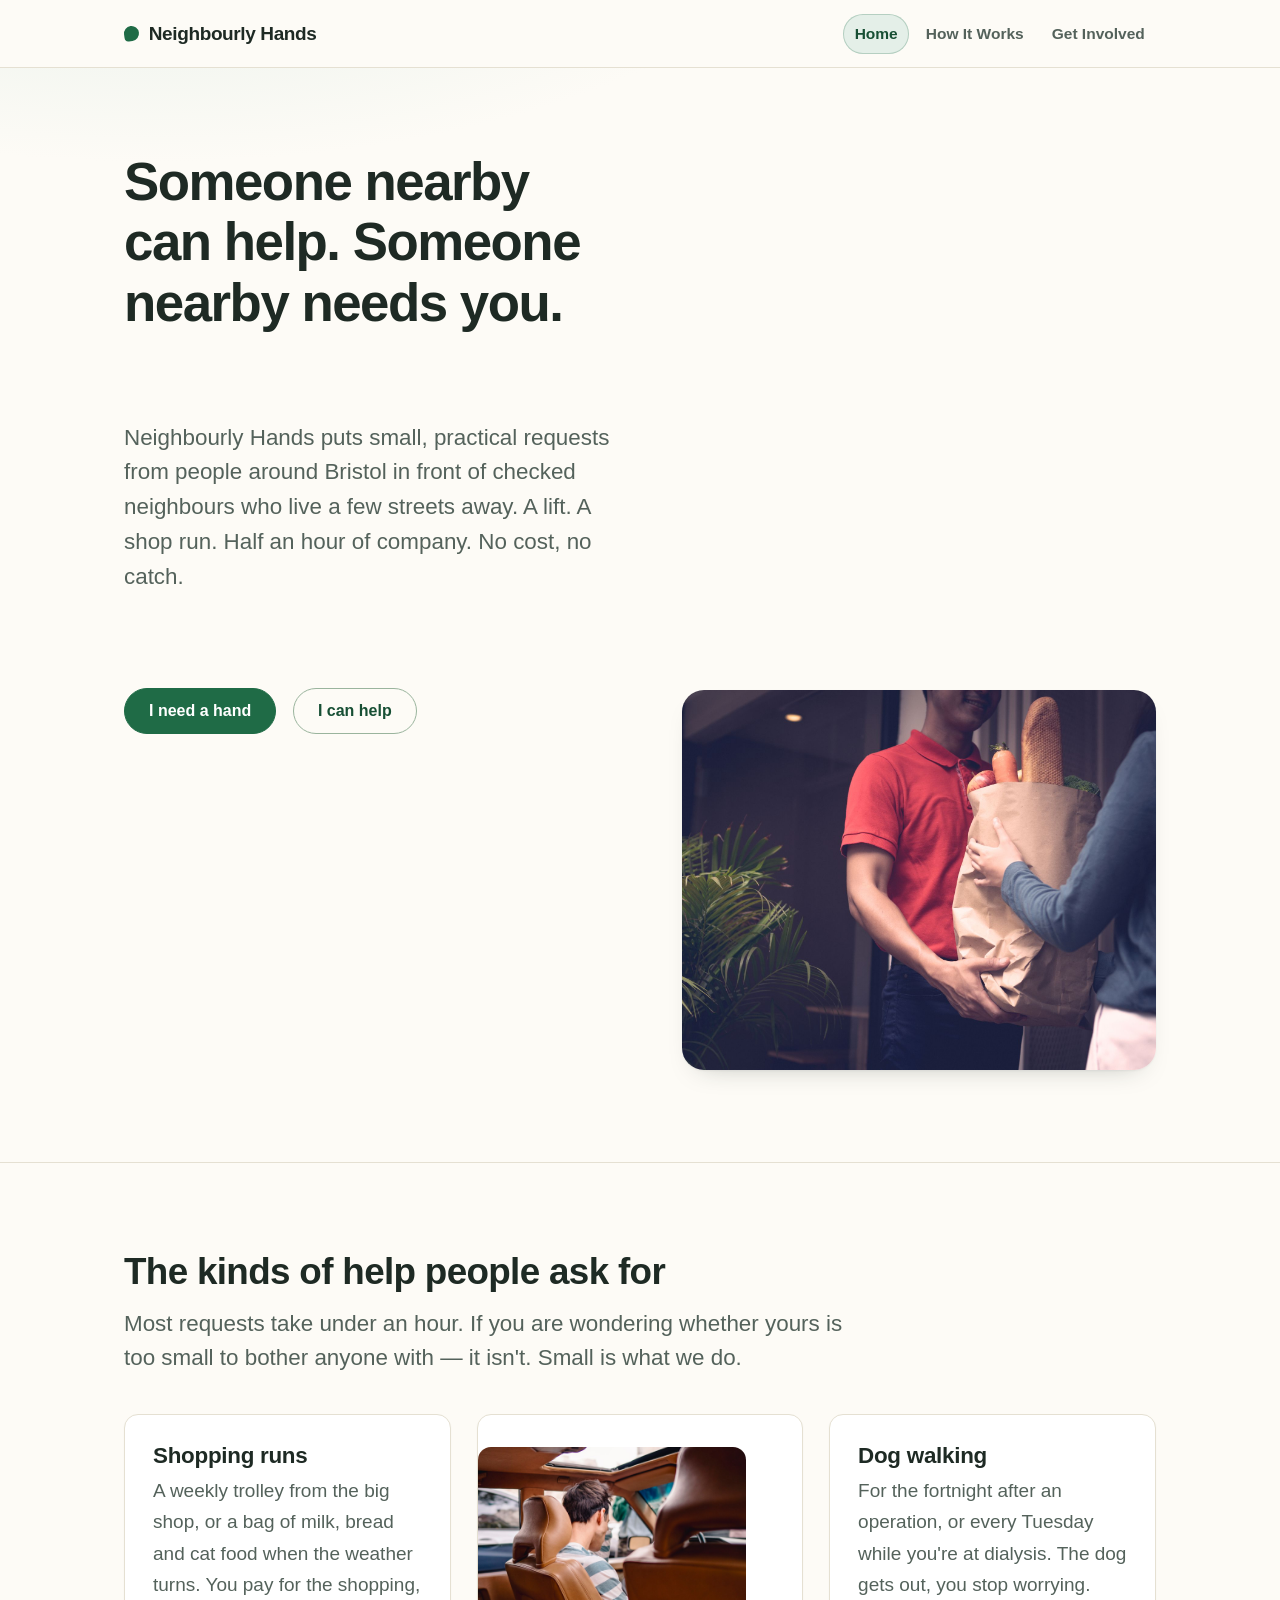
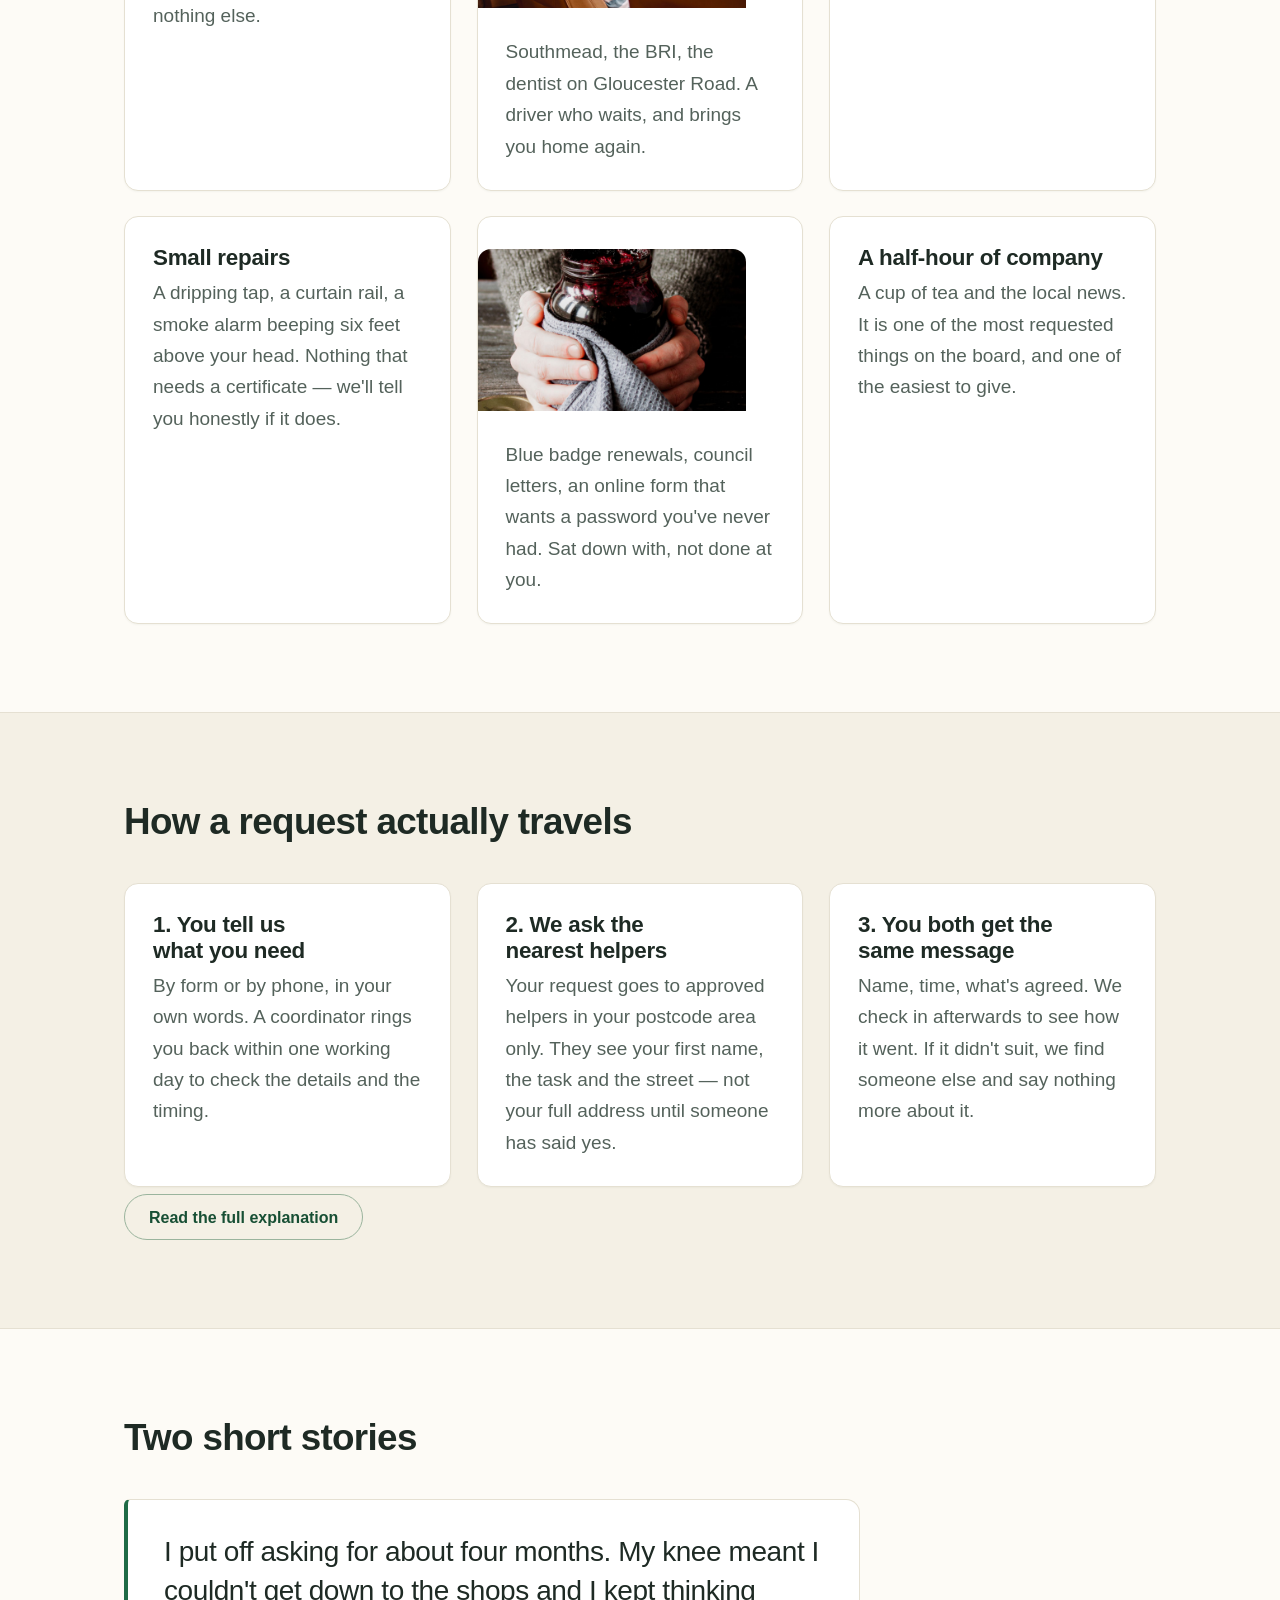
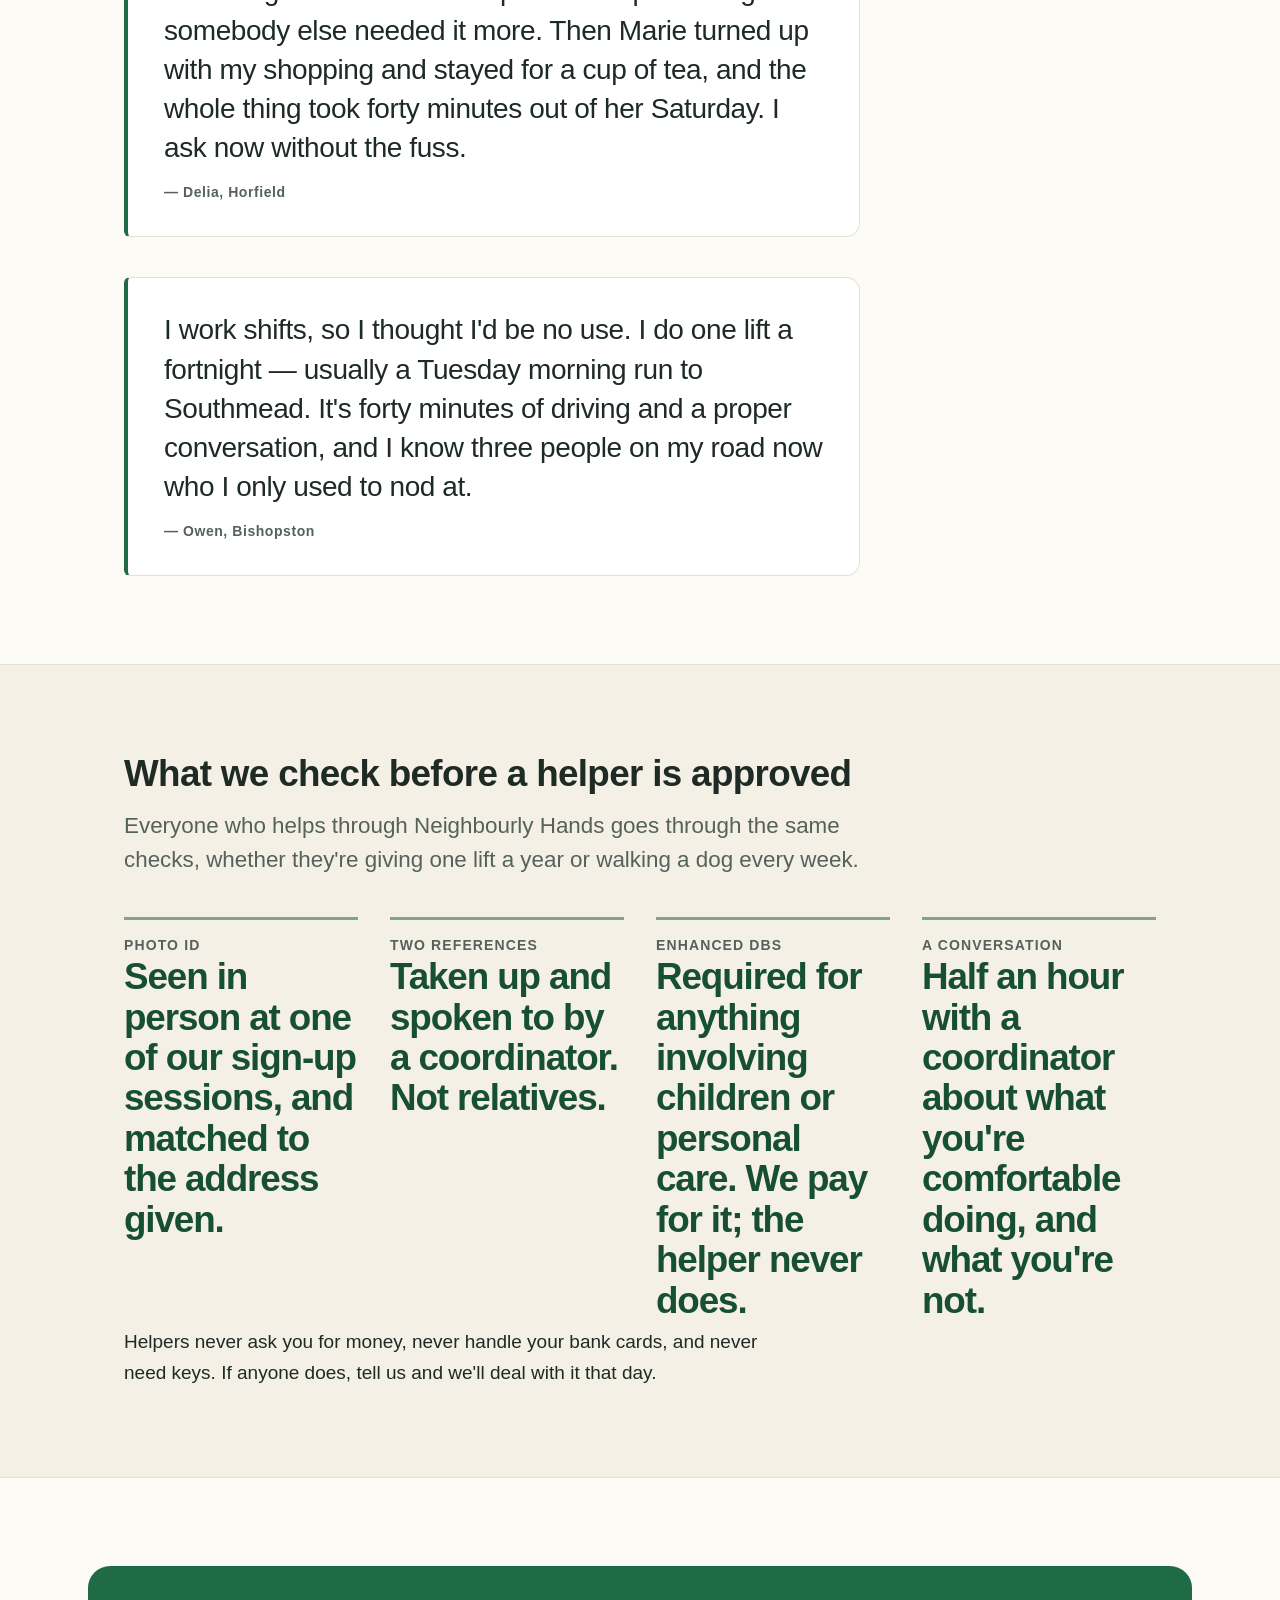
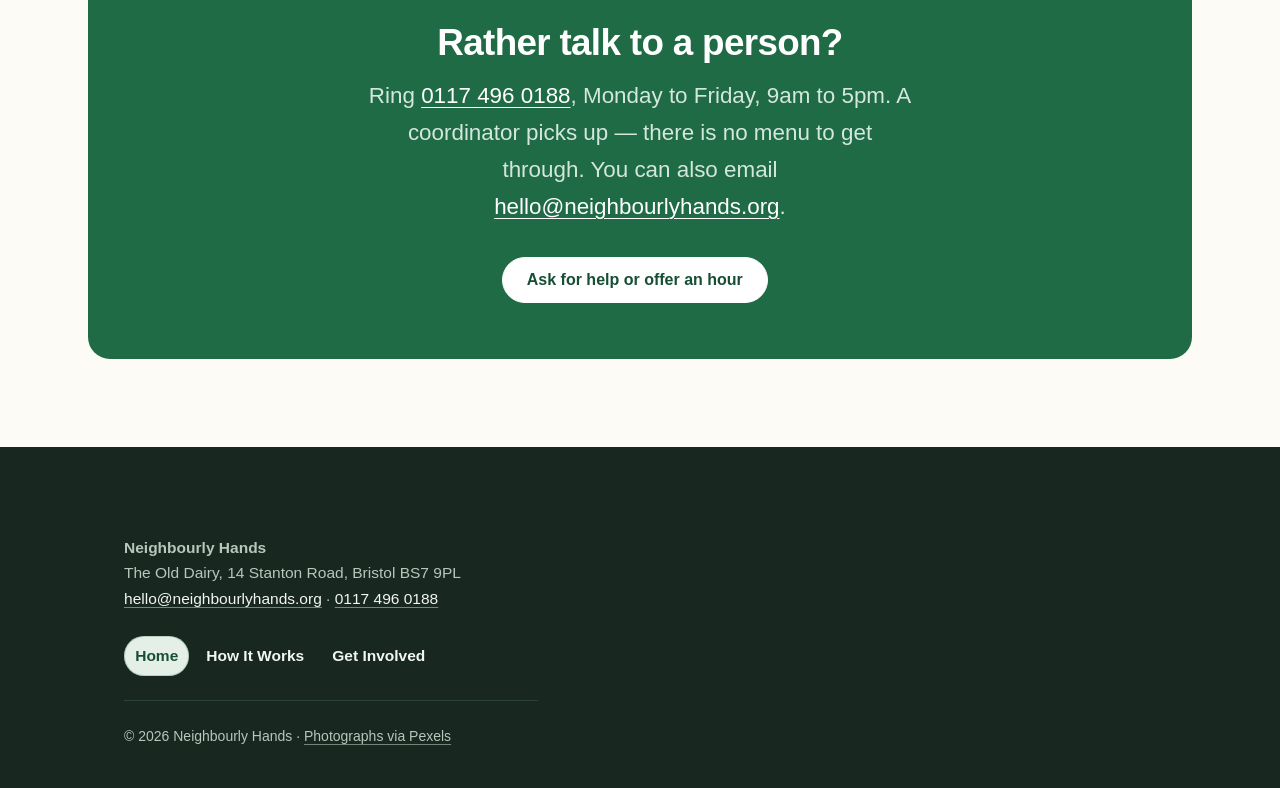
==== index.html @ 213260be "Publish Neighbourly Hands — revision 1 Generated 3 pages for Neighbourly Hands." ====
<!DOCTYPE html>
<html lang="en">
<head>
<meta charset="utf-8">
<meta name="viewport" content="width=device-width, initial-scale=1">
<title>Neighbourly Hands — practical help between neighbours in Bristol</title>
<meta name="description" content="Neighbourly Hands connects people in Bristol who need a hand — a lift, a shop run, a form filled in — with checked neighbours who have an hour to spare.">
<link rel="icon" href="favicon.svg" type="image/svg+xml">
<link rel="stylesheet" href="assets/styles.css">
</head>
<body>
<header class="site-header">
  <div class="container header-inner">
    <a class="brand" href="index.html">Neighbourly Hands</a>
    <nav class="site-nav">
      <a href="index.html" class="is-current">Home</a>
      <a href="how-it-works.html">How It Works</a>
      <a href="get-involved.html">Get Involved</a>
    </nav>
  </div>
</header>

<main>

  <section class="hero">
    <div class="container">
      <h1>Someone nearby can help. Someone nearby needs you.</h1>
      <p>Neighbourly Hands puts small, practical requests from people around Bristol in front of checked neighbours who live a few streets away. A lift. A shop run. Half an hour of company. No cost, no catch.</p>
      <p>
        <a class="button button-primary" href="get-involved.html">I need a hand</a>
        <a class="button button-secondary" href="get-involved.html">I can help</a>
      </p>
      <img src="assets/neighbour-carrying-groceries.jpg" alt="A volunteer handing a bag of shopping to a woman standing in her front doorway" width="6000" height="4000">
    </div>
  </section>

  <section class="section">
    <div class="container">
      <h2>The kinds of help people ask for</h2>
      <p>Most requests take under an hour. If you are wondering whether yours is too small to bother anyone with — it isn't. Small is what we do.</p>
      <ul class="card-grid">
        <li class="card">
          <h3>Shopping runs</h3>
          <p>A weekly trolley from the big shop, or a bag of milk, bread and cat food when the weather turns. You pay for the shopping, nothing else.</p>
        </li>
        <li class="card">
          <h3>Lifts to appointments</h3>
          <img src="assets/lift-to-appointment.jpg" alt="A helper holding a car door open for a neighbour on the way to an appointment" width="3773" height="3773">
          <p>Southmead, the BRI, the dentist on Gloucester Road. A driver who waits, and brings you home again.</p>
        </li>
        <li class="card">
          <h3>Dog walking</h3>
          <p>For the fortnight after an operation, or every Tuesday while you're at dialysis. The dog gets out, you stop worrying.</p>
        </li>
        <li class="card">
          <h3>Small repairs</h3>
          <p>A dripping tap, a curtain rail, a smoke alarm beeping six feet above your head. Nothing that needs a certificate — we'll tell you honestly if it does.</p>
        </li>
        <li class="card">
          <h3>Paperwork</h3>
          <img src="assets/paperwork-kitchen-table.jpg" alt="Two neighbours working through a form together at a kitchen table with a cup of tea" width="2613" height="2613">
          <p>Blue badge renewals, council letters, an online form that wants a password you've never had. Sat down with, not done at you.</p>
        </li>
        <li class="card">
          <h3>A half-hour of company</h3>
          <p>A cup of tea and the local news. It is one of the most requested things on the board, and one of the easiest to give.</p>
        </li>
      </ul>
    </div>
  </section>

  <section class="section section-alt">
    <div class="container">
      <h2>How a request actually travels</h2>
      <ul class="card-grid">
        <li class="card">
          <h3>1. You tell us what you need</h3>
          <p>By form or by phone, in your own words. A coordinator rings you back within one working day to check the details and the timing.</p>
        </li>
        <li class="card">
          <h3>2. We ask the nearest helpers</h3>
          <p>Your request goes to approved helpers in your postcode area only. They see your first name, the task and the street — not your full address until someone has said yes.</p>
        </li>
        <li class="card">
          <h3>3. You both get the same message</h3>
          <p>Name, time, what's agreed. We check in afterwards to see how it went. If it didn't suit, we find someone else and say nothing more about it.</p>
        </li>
      </ul>
      <p><a class="button button-secondary" href="how-it-works.html">Read the full explanation</a></p>
    </div>
  </section>

  <section class="section">
    <div class="container">
      <h2>Two short stories</h2>
      <blockquote class="quote">
        <p>I put off asking for about four months. My knee meant I couldn't get down to the shops and I kept thinking somebody else needed it more. Then Marie turned up with my shopping and stayed for a cup of tea, and the whole thing took forty minutes out of her Saturday. I ask now without the fuss.</p>
        <cite>Delia, Horfield</cite>
      </blockquote>
      <blockquote class="quote">
        <p>I work shifts, so I thought I'd be no use. I do one lift a fortnight — usually a Tuesday morning run to Southmead. It's forty minutes of driving and a proper conversation, and I know three people on my road now who I only used to nod at.</p>
        <cite>Owen, Bishopston</cite>
      </blockquote>
    </div>
  </section>

  <section class="section section-alt">
    <div class="container">
      <h2>What we check before a helper is approved</h2>
      <p>Everyone who helps through Neighbourly Hands goes through the same checks, whether they're giving one lift a year or walking a dog every week.</p>
      <dl class="facts">
        <div class="fact">
          <dt>Photo ID</dt>
          <dd>Seen in person at one of our sign-up sessions, and matched to the address given.</dd>
        </div>
        <div class="fact">
          <dt>Two references</dt>
          <dd>Taken up and spoken to by a coordinator. Not relatives.</dd>
        </div>
        <div class="fact">
          <dt>Enhanced DBS</dt>
          <dd>Required for anything involving children or personal care. We pay for it; the helper never does.</dd>
        </div>
        <div class="fact">
          <dt>A conversation</dt>
          <dd>Half an hour with a coordinator about what you're comfortable doing, and what you're not.</dd>
        </div>
      </dl>
      <p>Helpers never ask you for money, never handle your bank cards, and never need keys. If anyone does, tell us and we'll deal with it that day.</p>
    </div>
  </section>

  <section class="cta">
    <div class="container">
      <h2>Rather talk to a person?</h2>
      <p>Ring <a href="tel:+441174960188">0117 496 0188</a>, Monday to Friday, 9am to 5pm. A coordinator picks up — there is no menu to get through. You can also email <a href="mailto:hello@neighbourlyhands.org">hello@neighbourlyhands.org</a>.</p>
      <p>
        <a class="button button-primary" href="get-involved.html">Ask for help or offer an hour</a>
      </p>
    </div>
  </section>

</main>

<footer class="site-footer">
  <div class="container">
    <p><strong>Neighbourly Hands</strong><br>
    The Old Dairy, 14 Stanton Road, Bristol BS7 9PL<br>
    <a href="mailto:hello@neighbourlyhands.org">hello@neighbourlyhands.org</a> · <a href="tel:+441174960188">0117 496 0188</a></p>
    <nav class="site-nav">
      <a href="index.html" class="is-current">Home</a>
      <a href="how-it-works.html">How It Works</a>
      <a href="get-involved.html">Get Involved</a>
    </nav>
    <p><small>© 2026 Neighbourly Hands · <a href="https://www.pexels.com">Photographs via Pexels</a></small></p>
  </div>
</footer>
</body>
</html>
---- assets/styles.css ----
:root {
  /* ---- palette -------------------------------------------------- */
  --bg: #FDFBF6;
  --surface: #FFFFFF;
  --surface-alt: #F4F0E5;
  --text: #1E2A24;
  --muted: #54625B;
  --accent: #1F6B46;
  --accent-ink: #174F34;
  --accent-soft: #E4EFE8;
  --accent-contrast: #FFFFFF;
  --line: #E5E0D2;

  --cta-bg: #1F6B46;
  --cta-fg: #FFFFFF;
  --cta-muted: #D4E7DC;
  --cta-btn-bg: #FFFFFF;
  --cta-btn-fg: #174F34;

  --footer-bg: #18271F;
  --footer-fg: #F1F6F2;
  --footer-muted: #B6C7BC;
  --footer-line: #2E4337;

  /* ---- type ------------------------------------------------------ */
  --font-head: "Segoe UI", Roboto, "Helvetica Neue", Arial, sans-serif;
  --font-body: -apple-system, BlinkMacSystemFont, "Segoe UI", Roboto, "Helvetica Neue", Arial, sans-serif;

  --step-0: clamp(1.0625rem, 1.01rem + 0.25vw, 1.1875rem);
  --step-1: clamp(1.2rem, 1.12rem + 0.38vw, 1.4rem);
  --step-2: clamp(1.35rem, 1.2rem + 0.7vw, 1.75rem);
  --step-3: clamp(1.6rem, 1.33rem + 1.25vw, 2.3rem);
  --step-4: clamp(2.05rem, 1.55rem + 2.4vw, 3.3rem);
  --step-small: 0.875rem;

  /* ---- rhythm ----------------------------------------------------- */
  --space-xs: 0.5rem;
  --space-sm: 0.875rem;
  --space-md: 1.5rem;
  --space-lg: 2.5rem;
  --space-xl: clamp(3.25rem, 2rem + 5vw, 5.5rem);

  --container: 69rem;
  --gutter: clamp(1.15rem, 4vw, 2.25rem);
  --radius: 14px;
  --radius-lg: 22px;
  --card-pad: clamp(1.25rem, 1rem + 1vw, 1.75rem);
  --shadow: 0 1px 2px rgba(30, 42, 36, 0.05), 0 12px 28px -18px rgba(30, 42, 36, 0.35);
}

/* ====================================================================
   base
   ==================================================================== */

*,
*::before,
*::after { box-sizing: border-box; }

html {
  -webkit-text-size-adjust: 100%;
  scroll-behavior: smooth;
}

body {
  margin: 0;
  background: var(--bg);
  color: var(--text);
  font-family: var(--font-body);
  font-size: var(--step-0);
  line-height: 1.65;
  text-rendering: optimizeLegibility;
  -webkit-font-smoothing: antialiased;
}

h1, h2, h3, h4 {
  font-family: var(--font-head);
  font-weight: 700;
  line-height: 1.14;
  letter-spacing: -0.018em;
  margin: 0 0 var(--space-sm);
  text-wrap: balance;
}

h1 { font-size: var(--step-4); letter-spacing: -0.028em; }
h2 { font-size: var(--step-3); }
h3 { font-size: var(--step-1); letter-spacing: -0.012em; }
h4 { font-size: var(--step-0); }

p { margin: 0 0 var(--space-md); }
p:last-child { margin-bottom: 0; }

main p,
main li { max-width: 64ch; }

a {
  color: var(--accent);
  text-decoration-thickness: 1px;
  text-underline-offset: 0.18em;
}

a:hover { color: var(--accent-ink); }

img {
  display: block;
  max-width: 100%;
  height: auto;
}

svg { display: block; }

strong { font-weight: 700; }

ul, ol { padding-left: 1.2em; }
li + li { margin-top: 0.35em; }

hr {
  border: 0;
  border-top: 1px solid var(--line);
  margin: var(--space-lg) 0;
}

::selection {
  background: var(--accent);
  color: var(--accent-contrast);
}

:focus-visible {
  outline: 3px solid var(--accent);
  outline-offset: 3px;
  border-radius: 3px;
}

/* ====================================================================
   layout
   ==================================================================== */

.container {
  width: 100%;
  max-width: var(--container);
  margin-inline: auto;
  padding-inline: var(--gutter);
}

.section {
  padding-block: var(--space-xl);
}

.section-alt {
  background: var(--surface-alt);
  border-block: 1px solid var(--line);
}

.section > .container > h2,
.section > .container > h2 + p {
  max-width: 46rem;
}

.section > .container > h2 + p {
  color: var(--muted);
  font-size: var(--step-1);
  line-height: 1.5;
}

/* two-up layout when a section pairs copy with a photograph */
.section > .container > img {
  border-radius: var(--radius-lg);
  box-shadow: var(--shadow);
  margin-block: var(--space-lg);
  width: 100%;
  object-fit: cover;
}

@supports (selector(:has(*))) {
  @media (min-width: 52em) {
    .section > .container:has(> img) {
      display: grid;
      grid-template-columns: 1fr 1fr;
      gap: clamp(2rem, 5vw, 4rem);
      align-items: center;
    }
    .section > .container:has(> img) > img {
      margin-block: 0;
      height: 100%;
      max-height: 31rem;
    }
    .section > .container:has(> img) > * {
      max-width: 36rem;
    }
  }
}

/* ====================================================================
   header + navigation
   ==================================================================== */

.site-header {
  position: sticky;
  top: 0;
  z-index: 50;
  background: color-mix(in srgb, var(--bg) 88%, transparent);
  backdrop-filter: blur(10px);
  border-bottom: 1px solid var(--line);
}

@supports not (backdrop-filter: blur(4px)) {
  .site-header { background: var(--bg); }
}

.header-inner {
  display: flex;
  flex-wrap: wrap;
  align-items: center;
  justify-content: space-between;
  gap: var(--space-xs) var(--space-md);
  padding-block: 0.85rem;
}

.brand {
  display: inline-flex;
  align-items: center;
  gap: 0.6rem;
  font-family: var(--font-head);
  font-size: 1.1875rem;
  font-weight: 700;
  letter-spacing: -0.02em;
  color: var(--text);
  text-decoration: none;
}

.brand::before {
  content: "";
  width: 0.95rem;
  height: 0.95rem;
  flex: none;
  background: var(--accent);
  border-radius: 50% 50% 50% 4px;
  transform: rotate(-8deg);
}

.brand:hover { color: var(--accent-ink); }

.site-nav {
  display: flex;
  flex-wrap: wrap;
  align-items: center;
  gap: 0.15rem 0.35rem;
}

.site-nav a {
  display: inline-block;
  padding: 0.45rem 0.7rem;
  border-radius: 999px;
  color: var(--muted);
  font-size: 0.97rem;
  font-weight: 600;
  text-decoration: none;
  transition: background-color 160ms ease, color 160ms ease;
}

.site-nav a:hover {
  background: var(--accent-soft);
  color: var(--accent-ink);
}

.site-nav .is-current {
  color: var(--accent-ink);
  background: var(--accent-soft);
  box-shadow: inset 0 0 0 1px color-mix(in srgb, var(--accent) 24%, transparent);
}

@media (max-width: 34em) {
  .header-inner { padding-block: 0.7rem 0; }
  .site-nav {
    width: 100%;
    margin-top: 0.4rem;
    border-top: 1px solid var(--line);
    padding-block: 0.4rem;
    gap: 0.2rem;
  }
  .site-nav a { padding: 0.5rem 0.65rem; }
}

/* ====================================================================
   hero
   ==================================================================== */

.hero {
  position: relative;
  padding-block: clamp(2.75rem, 1.5rem + 6vw, 5.25rem);
  background:
    radial-gradient(60rem 26rem at 12% -18%, var(--accent-soft), transparent 70%),
    var(--bg);
  border-bottom: 1px solid var(--line);
  overflow: hidden;
}

.hero h1 {
  margin-bottom: var(--space-md);
}

.hero p {
  font-size: var(--step-1);
  color: var(--muted);
  line-height: 1.55;
  max-width: 34rem;
}

.hero .button {
  margin-top: 0.35rem;
}

.hero .container > img {
  margin-top: var(--space-lg);
  width: 100%;
  aspect-ratio: 3 / 2;
  object-fit: cover;
  border-radius: var(--radius-lg);
  box-shadow: var(--shadow);
}

@supports (selector(:has(*))) {
  @media (min-width: 56em) {
    .hero .container:has(> img) {
      display: grid;
      grid-template-columns: 1.02fr 0.98fr;
      align-items: center;
      gap: clamp(2rem, 5vw, 4rem);
    }
    .hero .container:has(> img) > img {
      margin-top: 0;
      aspect-ratio: 4 / 3.2;
      grid-row: span 6;
      grid-column: 2;
    }
    .hero .container:has(> img) > *:not(img) {
      grid-column: 1;
    }
  }
}

/* ====================================================================
   buttons
   ==================================================================== */

.button,
button.button {
  display: inline-flex;
  align-items: center;
  justify-content: center;
  gap: 0.5rem;
  margin: 0.45rem 0.65rem 0 0;
  padding: 0.78rem 1.5rem;
  border: 1px solid var(--accent);
  border-radius: 999px;
  background: var(--accent);
  color: var(--accent-contrast);
  font: inherit;
  font-family: var(--font-head);
  font-weight: 600;
  font-size: 1rem;
  line-height: 1.2;
  text-decoration: none;
  cursor: pointer;
  transition: transform 150ms ease, background-color 150ms ease, border-color 150ms ease, color 150ms ease;
}

.button:hover,
button.button:hover {
  background: var(--accent-ink);
  border-color: var(--accent-ink);
  color: var(--accent-contrast);
  transform: translateY(-1px);
}

.button:active { transform: translateY(0); }

.button-primary {
  background: var(--accent);
  border-color: var(--accent);
  color: var(--accent-contrast);
}

.button-secondary {
  background: transparent;
  border-color: color-mix(in srgb, var(--accent) 38%, var(--line));
  color: var(--accent-ink);
}

.button-secondary:hover {
  background: var(--accent-soft);
  border-color: var(--accent);
  color: var(--accent-ink);
}

/* ====================================================================
   cards
   ==================================================================== */

.card-grid {
  display: grid;
  grid-template-columns: repeat(auto-fit, minmax(15.5rem, 1fr));
  gap: clamp(1rem, 2.2vw, 1.6rem);
  list-style: none;
  margin: var(--space-lg) 0 0;
  padding: 0;
}

.card-grid li + li { margin-top: 0; }

.card {
  display: flex;
  flex-direction: column;
  padding: var(--card-pad);
  background: var(--surface);
  border: 1px solid var(--line);
  border-radius: var(--radius);
  box-shadow: 0 1px 2px rgba(30, 42, 36, 0.04);
  transition: transform 160ms ease, border-color 160ms ease, box-shadow 160ms ease;
}

.card:hover {
  transform: translateY(-3px);
  border-color: color-mix(in srgb, var(--accent) 32%, var(--line));
  box-shadow: var(--shadow);
}

.card > img {
  width: calc(100% + (var(--card-pad) * 2));
  margin: calc(var(--card-pad) * -1) calc(var(--card-pad) * -1) var(--card-pad);
  aspect-ratio: 5 / 3;
  object-fit: cover;
  border-radius: calc(var(--radius) - 1px) calc(var(--radius) - 1px) 0 0;
}

.card > svg {
  width: 2.25rem;
  height: 2.25rem;
  margin-bottom: 0.85rem;
  color: var(--accent);
}

.card h3 {
  margin-bottom: 0.4rem;
}

.card p {
  color: var(--muted);
  max-width: none;
  margin-bottom: 0.85rem;
}

.card p:last-child { margin-bottom: 0; }

.card a:not(.button) {
  font-weight: 600;
  margin-top: auto;
}

/* ====================================================================
   facts
   ==================================================================== */

.facts {
  display: grid;
  grid-template-columns: repeat(auto-fit, minmax(11.5rem, 1fr));
  gap: clamp(1rem, 3vw, 2rem);
  margin: var(--space-lg) 0 0;
}

.fact {
  padding-top: 0.9rem;
  border-top: 3px solid color-mix(in srgb, var(--accent) 55%, transparent);
}

.fact dt {
  order: 2;
  font-size: var(--step-small);
  font-weight: 600;
  letter-spacing: 0.08em;
  text-transform: uppercase;
  color: var(--muted);
}

.fact dd {
  margin: 0 0 0.3rem;
  font-family: var(--font-head);
  font-size: var(--step-3);
  font-weight: 700;
  line-height: 1.1;
  letter-spacing: -0.03em;
  color: var(--accent-ink);
}

/* ====================================================================
   quote
   ==================================================================== */

.quote {
  margin: var(--space-lg) 0 0;
  padding: clamp(1.25rem, 3vw, 2rem) clamp(1.25rem, 3vw, 2.25rem);
  background: var(--surface);
  border: 1px solid var(--line);
  border-left: 4px solid var(--accent);
  border-radius: 6px var(--radius) var(--radius) 6px;
  max-width: 46rem;
}

.quote p {
  font-family: var(--font-head);
  font-size: var(--step-2);
  line-height: 1.4;
  letter-spacing: -0.015em;
  margin-bottom: var(--space-sm);
  max-width: none;
}

.quote cite {
  display: block;
  font-style: normal;
  font-size: var(--step-small);
  font-weight: 600;
  letter-spacing: 0.04em;
  color: var(--muted);
}

.quote cite::before {
  content: "— ";
}

/* ====================================================================
   call to action
   ==================================================================== */

.cta {
  padding-block: var(--space-xl);
}

.cta > .container {
  background: var(--cta-bg);
  color: var(--cta-fg);
  border-radius: var(--radius-lg);
  padding: clamp(2rem, 1.2rem + 4vw, 3.5rem) clamp(1.35rem, 4vw, 3.5rem);
  max-width: var(--container);
  text-align: center;
}

.cta h2 {
  color: var(--cta-fg);
  max-width: 24ch;
  margin-inline: auto;
}

.cta p {
  color: var(--cta-muted);
  font-size: var(--step-1);
  max-width: 44ch;
  margin-inline: auto;
}

.cta .button,
.cta .button-primary {
  background: var(--cta-btn-bg);
  border-color: var(--cta-btn-bg);
  color: var(--cta-btn-fg);
}

.cta .button:hover,
.cta .button-primary:hover {
  background: var(--cta-muted);
  border-color: var(--cta-muted);
  color: var(--cta-btn-fg);
}

.cta .button-secondary {
  background: transparent;
  border-color: color-mix(in srgb, var(--cta-fg) 55%, transparent);
  color: var(--cta-fg);
}

.cta .button-secondary:hover {
  background: color-mix(in srgb, var(--cta-fg) 14%, transparent);
  border-color: var(--cta-fg);
  color: var(--cta-fg);
}

.cta a:not(.button) { color: var(--cta-fg); }

/* ====================================================================
   forms
   ==================================================================== */

.form {
  margin-top: var(--space-lg);
  max-width: 34rem;
}

.form-trap {
  position: absolute;
  left: -9999px;
  width: 1px;
  height: 1px;
  overflow: hidden;
}

.field {
  margin-bottom: var(--space-md);
}

.field label {
  display: block;
  margin-bottom: 0.35rem;
  font-family: var(--font-head);
  font-size: 0.95rem;
  font-weight: 600;
  color: var(--text);
}

.field input,
.field select,
.field textarea {
  width: 100%;
  padding: 0.7rem 0.85rem;
  font: inherit;
  font-size: 1rem;
  color: var(--text);
  background: var(--surface);
  border: 1px solid color-mix(in srgb, var(--muted) 38%, transparent);
  border-radius: 10px;
  transition: border-color 150ms ease, box-shadow 150ms ease;
}

.field textarea {
  min-height: 8.5rem;
  resize: vertical;
}

.field input::placeholder,
.field textarea::placeholder { color: color-mix(in srgb, var(--muted) 75%, transparent); }

.field input:focus,
.field select:focus,
.field textarea:focus {
  outline: none;
  border-color: var(--accent);
  box-shadow: 0 0 0 3px color-mix(in srgb, var(--accent) 22%, transparent);
}

.field input:focus-visible,
.field textarea:focus-visible,
.field select:focus-visible {
  outline: none;
}

.form .button {
  margin-top: 0.25rem;
}

@supports (selector(:has(*))) {
  @media (min-width: 52em) {
    .section > .container:has(> img):has(> .form) > .form {
      max-width: 36rem;
    }
  }
}

/* ====================================================================
   footer
   ==================================================================== */

.site-footer {
  background: var(--footer-bg);
  color: var(--footer-fg);
  padding-block: var(--space-xl) var(--space-lg);
  margin-top: 0;
  font-size: 0.97rem;
}

.site-footer .container > * + * {
  margin-top: var(--space-sm);
}

.site-footer h2,
.site-footer h3 {
  color: var(--footer-fg);
  font-size: var(--step-0);
  letter-spacing: 0.06em;
  text-transform: uppercase;
}

.site-footer p {
  color: var(--footer-muted);
  max-width: 48ch;
}

.site-footer a {
  color: var(--footer-fg);
  text-decoration-color: color-mix(in srgb, var(--footer-fg) 45%, transparent);
}

.site-footer a:hover {
  color: #FFFFFF;
  text-decoration-color: currentColor;
}

.site-footer small {
  display: block;
  margin-top: var(--space-md);
  padding-top: var(--space-md);
  border-top: 1px solid var(--footer-line);
  color: var(--footer-muted);
  font-size: var(--step-small);
}

.site-footer small a {
  color: var(--footer-muted);
}

.site-footer nav,
.site-footer ul {
  list-style: none;
  padding: 0;
}

/* ====================================================================
   dark mode
   ==================================================================== */

@media (prefers-color-scheme: dark) {
  :root {
    --bg: #121815;
    --surface: #1A221E;
    --surface-alt: #161E1A;
    --text: #ECF2EE;
    --muted: #A7B6AD;
    --accent: #74C79B;
    --accent-ink: #9EDCBB;
    --accent-soft: #1E2F26;
    --accent-contrast: #0C1310;
    --line: #2C3832;

    --cta-bg: #17372A;
    --cta-fg: #EBF5EF;
    --cta-muted: #B8CFC2;
    --cta-btn-bg: #74C79B;
    --cta-btn-fg: #0C1310;

    --footer-bg: #0E1512;
    --footer-fg: #EBF2ED;
    --footer-muted: #A2B3A8;
    --footer-line: #27332C;

    --shadow: 0 1px 2px rgba(0, 0, 0, 0.4), 0 14px 32px -18px rgba(0, 0, 0, 0.8);
  }

  .card { box-shadow: none; }

  .hero {
    background:
      radial-gradient(60rem 26rem at 12% -18%, #18281F, transparent 70%),
      var(--bg);
  }

  .cta .button:hover,
  .cta .button-primary:hover {
    background: var(--accent-ink);
    border-color: var(--accent-ink);
  }

  .site-footer a:hover { color: #FFFFFF; }
}

/* ====================================================================
   motion
   ==================================================================== */

@media (prefers-reduced-motion: reduce) {
  html { scroll-behavior: auto; }

  *,
  *::before,
  *::after {
    animation-duration: 0.001ms !important;
    animation-iteration-count: 1 !important;
    transition-duration: 0.001ms !important;
    scroll-behavior: auto !important;
  }

  .card:hover,
  .button:hover {
    transform: none;
  }
}
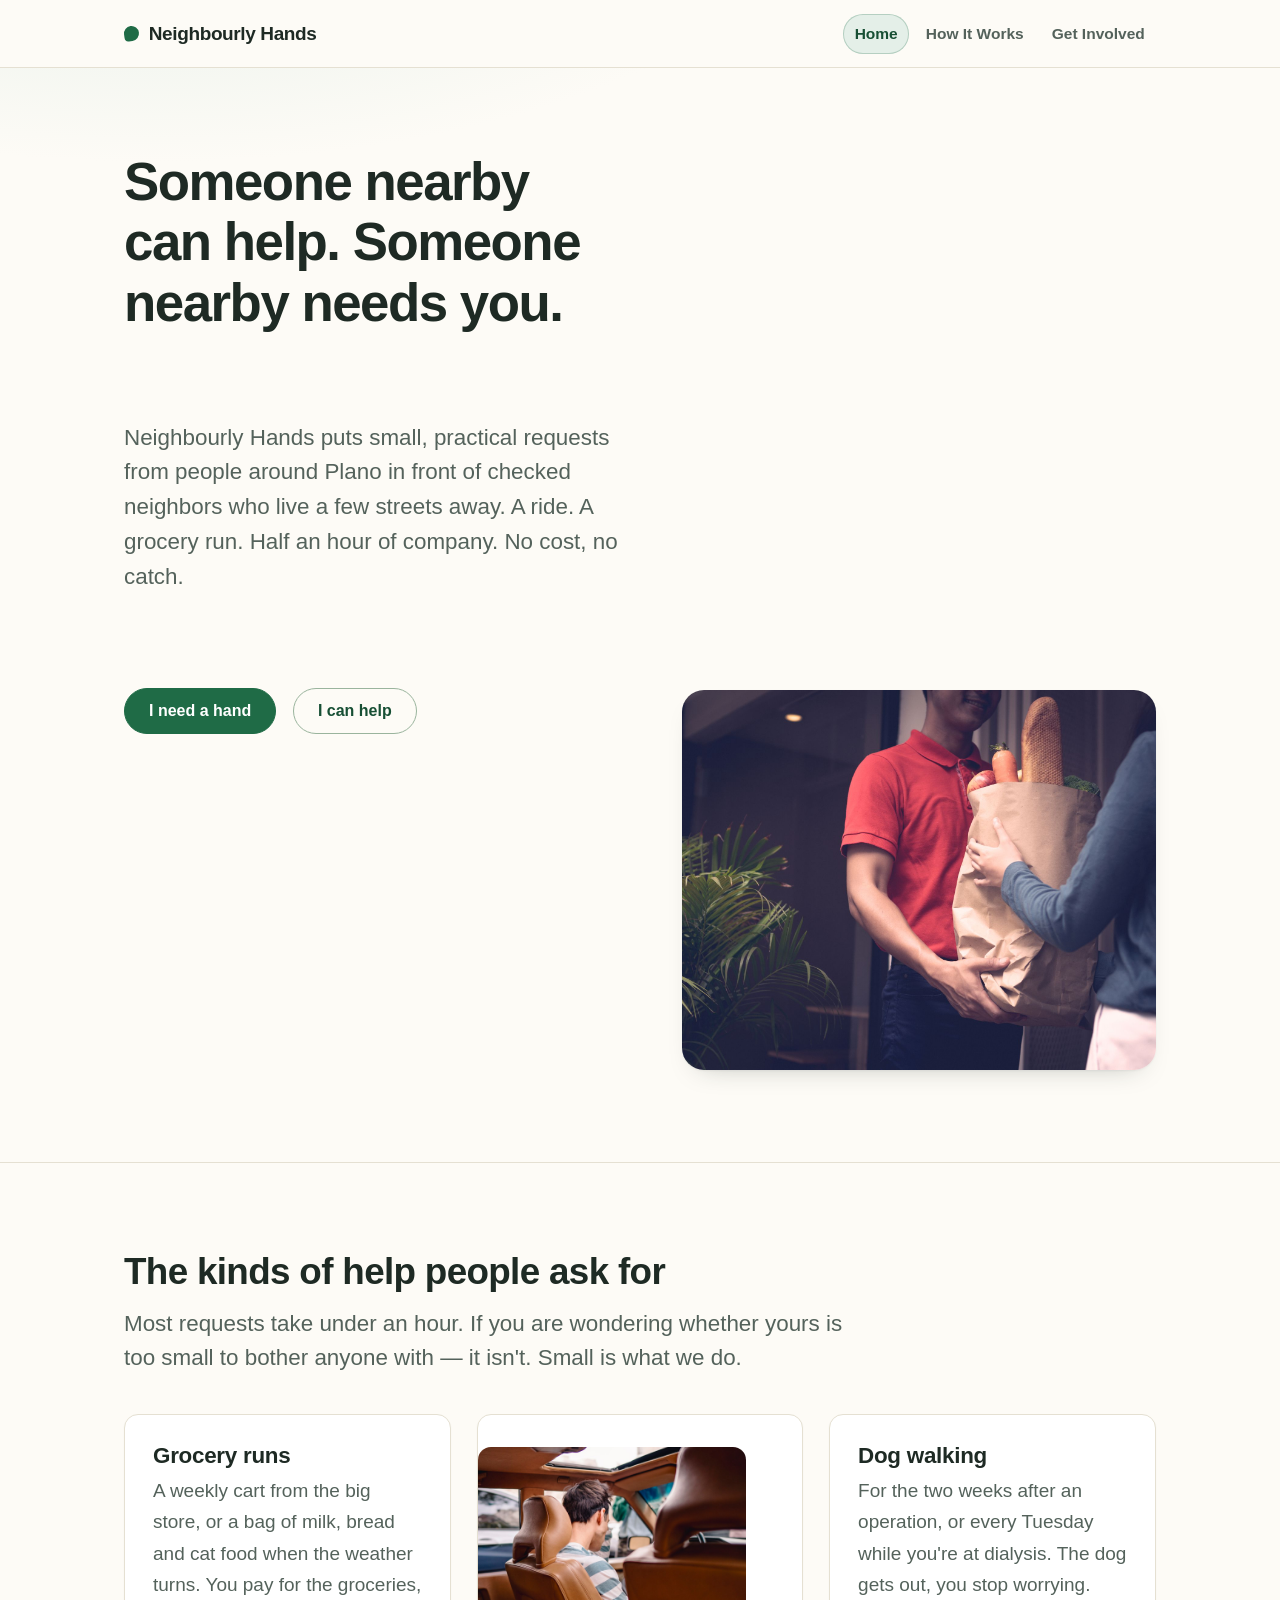
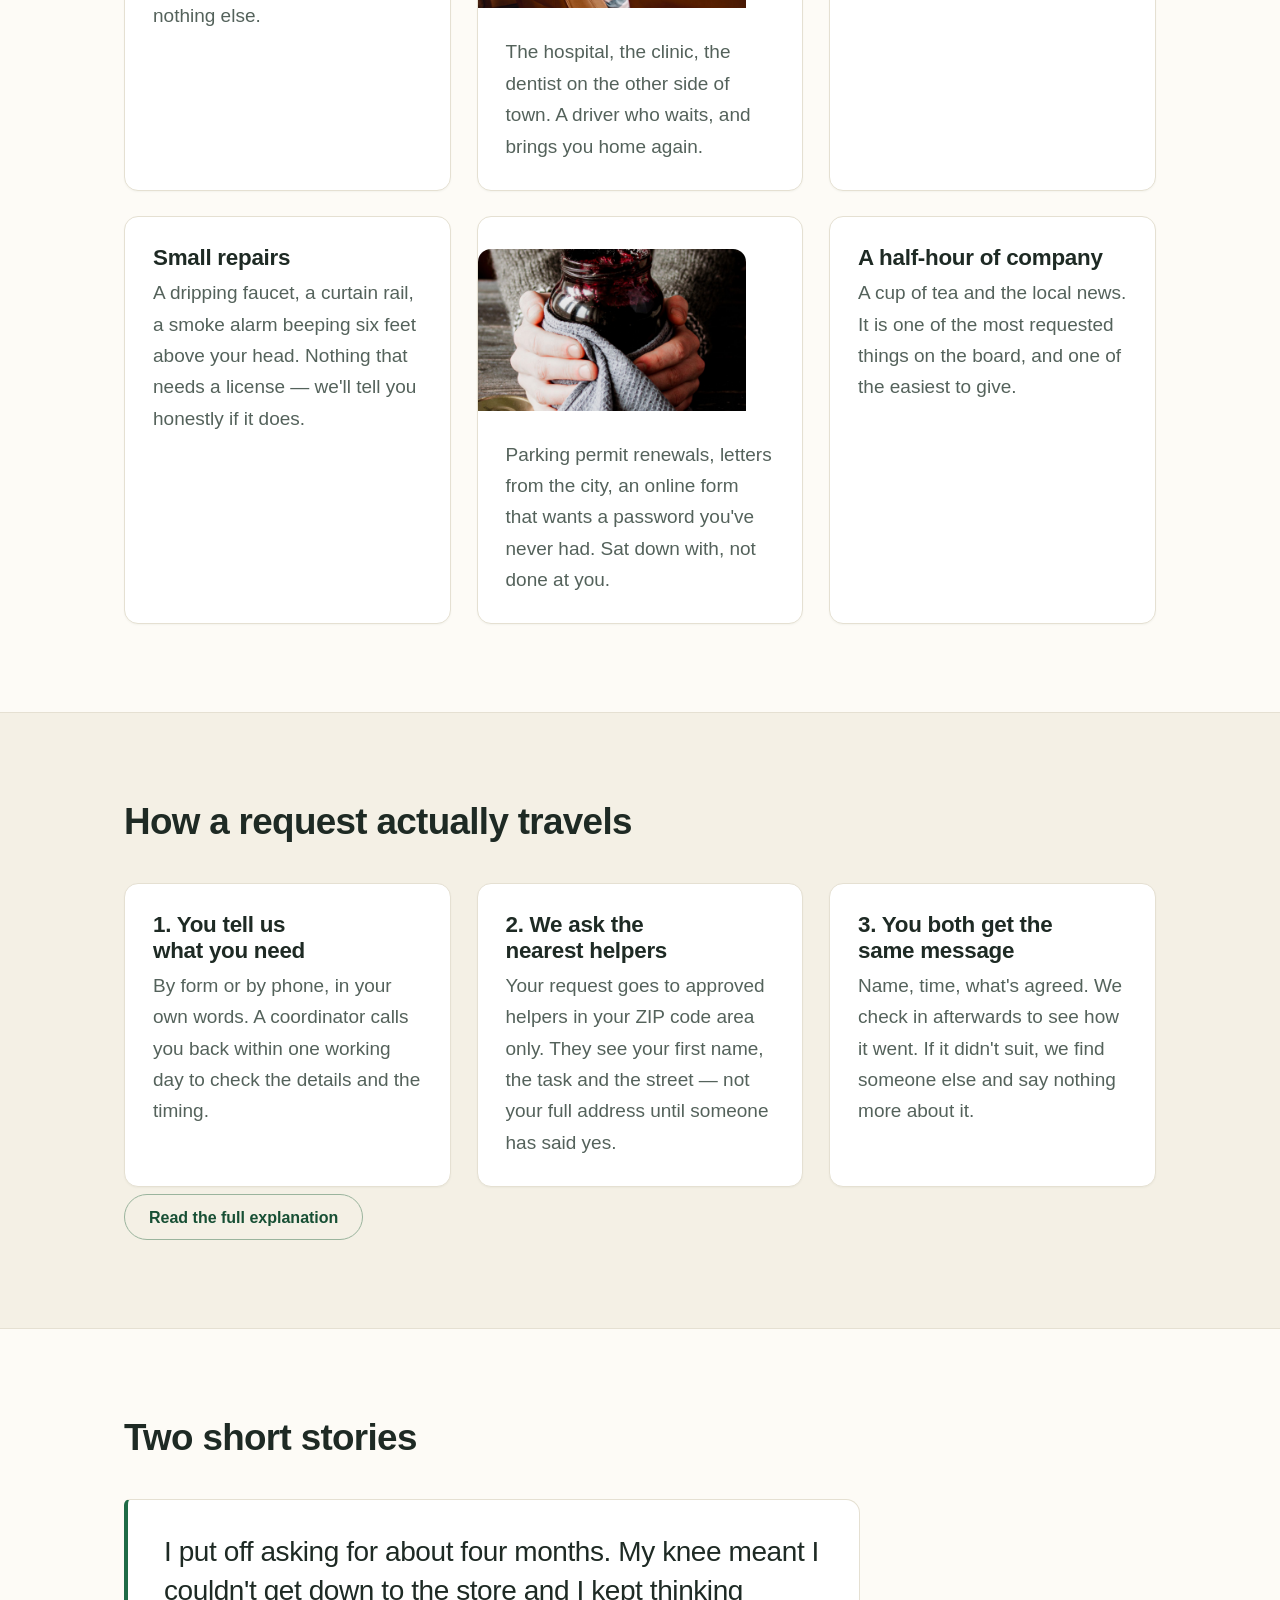
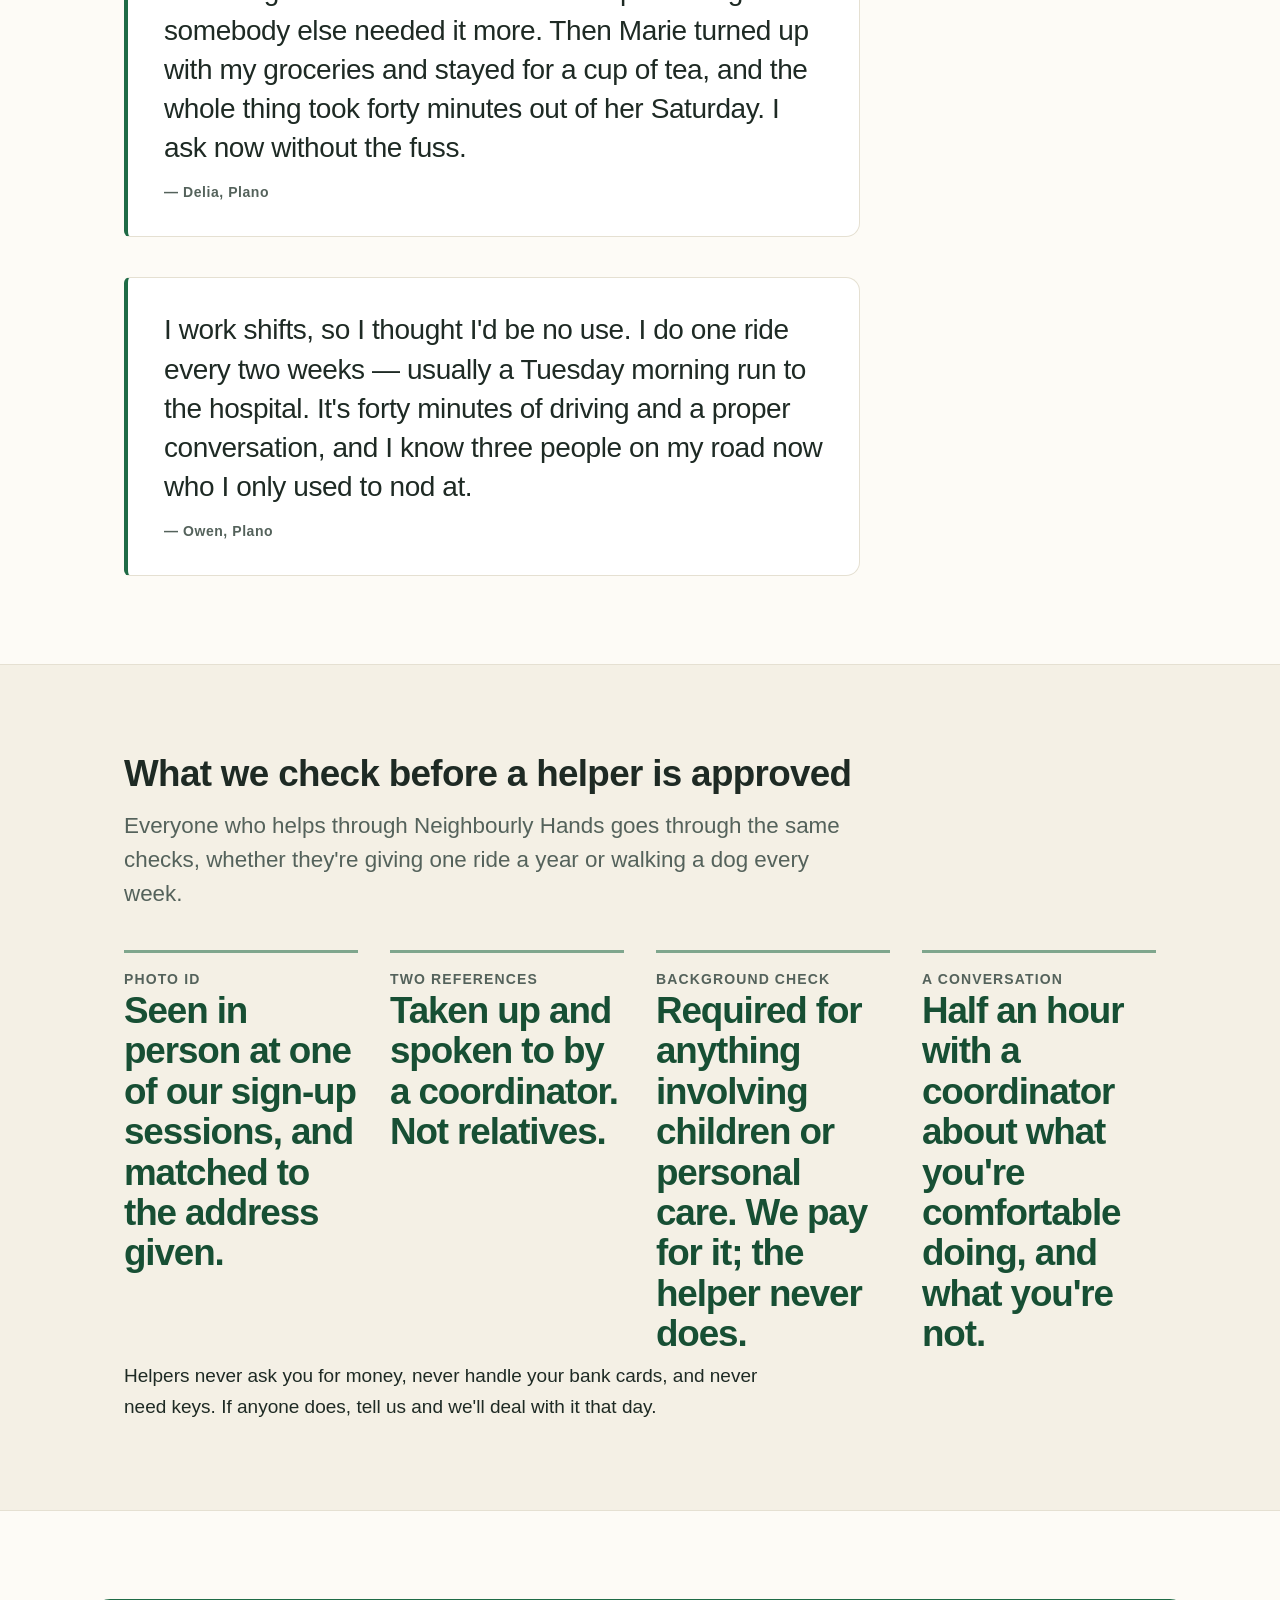
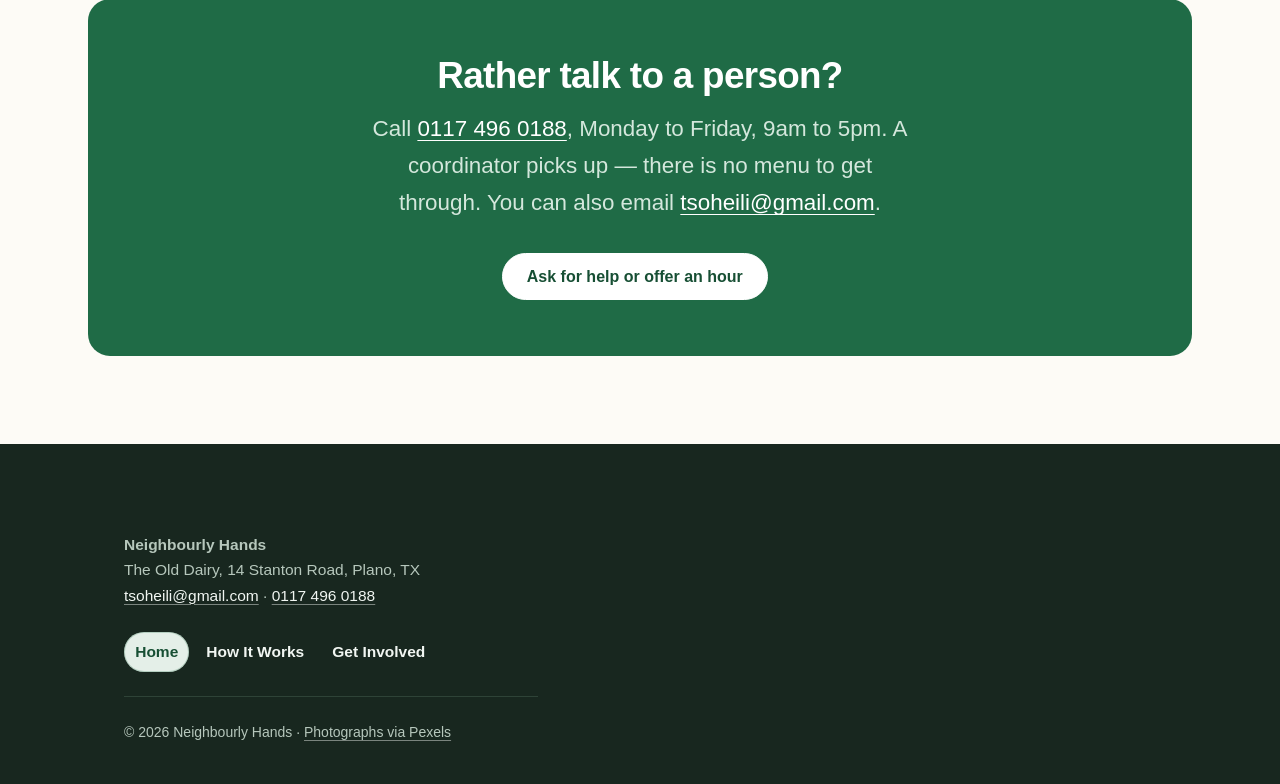
==== commit fa4673c6: "Publish Neighbourly Hands — revision 2 The Bristol → Plano, Texas change is a copy edit that affects" ====
--- a/index.html
+++ b/index.html
@@ -3,8 +3,8 @@
 <head>
 <meta charset="utf-8">
 <meta name="viewport" content="width=device-width, initial-scale=1">
-<title>Neighbourly Hands — practical help between neighbours in Bristol</title>
-<meta name="description" content="Neighbourly Hands connects people in Bristol who need a hand — a lift, a shop run, a form filled in — with checked neighbours who have an hour to spare.">
+<title>Neighbourly Hands — practical help between neighbors in Plano, Texas</title>
+<meta name="description" content="Neighbourly Hands connects people in Plano, Texas who need a hand — a ride, a grocery run, a form filled in — with checked neighbors who have an hour to spare.">
 <link rel="icon" href="favicon.svg" type="image/svg+xml">
 <link rel="stylesheet" href="assets/styles.css">
 </head>
@@ -25,7 +25,7 @@
   <section class="hero">
     <div class="container">
       <h1>Someone nearby can help. Someone nearby needs you.</h1>
-      <p>Neighbourly Hands puts small, practical requests from people around Bristol in front of checked neighbours who live a few streets away. A lift. A shop run. Half an hour of company. No cost, no catch.</p>
+      <p>Neighbourly Hands puts small, practical requests from people around Plano in front of checked neighbors who live a few streets away. A ride. A grocery run. Half an hour of company. No cost, no catch.</p>
       <p>
         <a class="button button-primary" href="get-involved.html">I need a hand</a>
         <a class="button button-secondary" href="get-involved.html">I can help</a>
@@ -40,26 +40,26 @@
       <p>Most requests take under an hour. If you are wondering whether yours is too small to bother anyone with — it isn't. Small is what we do.</p>
       <ul class="card-grid">
         <li class="card">
-          <h3>Shopping runs</h3>
-          <p>A weekly trolley from the big shop, or a bag of milk, bread and cat food when the weather turns. You pay for the shopping, nothing else.</p>
+          <h3>Grocery runs</h3>
+          <p>A weekly cart from the big store, or a bag of milk, bread and cat food when the weather turns. You pay for the groceries, nothing else.</p>
         </li>
         <li class="card">
-          <h3>Lifts to appointments</h3>
+          <h3>Rides to appointments</h3>
           <img src="assets/lift-to-appointment.jpg" alt="A helper holding a car door open for a neighbour on the way to an appointment" width="3773" height="3773">
-          <p>Southmead, the BRI, the dentist on Gloucester Road. A driver who waits, and brings you home again.</p>
+          <p>The hospital, the clinic, the dentist on the other side of town. A driver who waits, and brings you home again.</p>
         </li>
         <li class="card">
           <h3>Dog walking</h3>
-          <p>For the fortnight after an operation, or every Tuesday while you're at dialysis. The dog gets out, you stop worrying.</p>
+          <p>For the two weeks after an operation, or every Tuesday while you're at dialysis. The dog gets out, you stop worrying.</p>
         </li>
         <li class="card">
           <h3>Small repairs</h3>
-          <p>A dripping tap, a curtain rail, a smoke alarm beeping six feet above your head. Nothing that needs a certificate — we'll tell you honestly if it does.</p>
+          <p>A dripping faucet, a curtain rail, a smoke alarm beeping six feet above your head. Nothing that needs a license — we'll tell you honestly if it does.</p>
         </li>
         <li class="card">
           <h3>Paperwork</h3>
           <img src="assets/paperwork-kitchen-table.jpg" alt="Two neighbours working through a form together at a kitchen table with a cup of tea" width="2613" height="2613">
-          <p>Blue badge renewals, council letters, an online form that wants a password you've never had. Sat down with, not done at you.</p>
+          <p>Parking permit renewals, letters from the city, an online form that wants a password you've never had. Sat down with, not done at you.</p>
         </li>
         <li class="card">
           <h3>A half-hour of company</h3>
@@ -75,11 +75,11 @@
       <ul class="card-grid">
         <li class="card">
           <h3>1. You tell us what you need</h3>
-          <p>By form or by phone, in your own words. A coordinator rings you back within one working day to check the details and the timing.</p>
+          <p>By form or by phone, in your own words. A coordinator calls you back within one working day to check the details and the timing.</p>
         </li>
         <li class="card">
           <h3>2. We ask the nearest helpers</h3>
-          <p>Your request goes to approved helpers in your postcode area only. They see your first name, the task and the street — not your full address until someone has said yes.</p>
+          <p>Your request goes to approved helpers in your ZIP code area only. They see your first name, the task and the street — not your full address until someone has said yes.</p>
         </li>
         <li class="card">
           <h3>3. You both get the same message</h3>
@@ -94,12 +94,12 @@
     <div class="container">
       <h2>Two short stories</h2>
       <blockquote class="quote">
-        <p>I put off asking for about four months. My knee meant I couldn't get down to the shops and I kept thinking somebody else needed it more. Then Marie turned up with my shopping and stayed for a cup of tea, and the whole thing took forty minutes out of her Saturday. I ask now without the fuss.</p>
-        <cite>Delia, Horfield</cite>
+        <p>I put off asking for about four months. My knee meant I couldn't get down to the store and I kept thinking somebody else needed it more. Then Marie turned up with my groceries and stayed for a cup of tea, and the whole thing took forty minutes out of her Saturday. I ask now without the fuss.</p>
+        <cite>Delia, Plano</cite>
       </blockquote>
       <blockquote class="quote">
-        <p>I work shifts, so I thought I'd be no use. I do one lift a fortnight — usually a Tuesday morning run to Southmead. It's forty minutes of driving and a proper conversation, and I know three people on my road now who I only used to nod at.</p>
-        <cite>Owen, Bishopston</cite>
+        <p>I work shifts, so I thought I'd be no use. I do one ride every two weeks — usually a Tuesday morning run to the hospital. It's forty minutes of driving and a proper conversation, and I know three people on my road now who I only used to nod at.</p>
+        <cite>Owen, Plano</cite>
       </blockquote>
     </div>
   </section>
@@ -107,7 +107,7 @@
   <section class="section section-alt">
     <div class="container">
       <h2>What we check before a helper is approved</h2>
-      <p>Everyone who helps through Neighbourly Hands goes through the same checks, whether they're giving one lift a year or walking a dog every week.</p>
+      <p>Everyone who helps through Neighbourly Hands goes through the same checks, whether they're giving one ride a year or walking a dog every week.</p>
       <dl class="facts">
         <div class="fact">
           <dt>Photo ID</dt>
@@ -118,7 +118,7 @@
           <dd>Taken up and spoken to by a coordinator. Not relatives.</dd>
         </div>
         <div class="fact">
-          <dt>Enhanced DBS</dt>
+          <dt>Background check</dt>
           <dd>Required for anything involving children or personal care. We pay for it; the helper never does.</dd>
         </div>
         <div class="fact">
@@ -133,7 +133,7 @@
   <section class="cta">
     <div class="container">
       <h2>Rather talk to a person?</h2>
-      <p>Ring <a href="tel:+441174960188">0117 496 0188</a>, Monday to Friday, 9am to 5pm. A coordinator picks up — there is no menu to get through. You can also email <a href="mailto:hello@neighbourlyhands.org">hello@neighbourlyhands.org</a>.</p>
+      <p>Call <a href="tel:+441174960188">0117 496 0188</a>, Monday to Friday, 9am to 5pm. A coordinator picks up — there is no menu to get through. You can also email <a href="mailto:tsoheili@gmail.com">tsoheili@gmail.com</a>.</p>
       <p>
         <a class="button button-primary" href="get-involved.html">Ask for help or offer an hour</a>
       </p>
@@ -145,8 +145,8 @@
 <footer class="site-footer">
   <div class="container">
     <p><strong>Neighbourly Hands</strong><br>
-    The Old Dairy, 14 Stanton Road, Bristol BS7 9PL<br>
-    <a href="mailto:hello@neighbourlyhands.org">hello@neighbourlyhands.org</a> · <a href="tel:+441174960188">0117 496 0188</a></p>
+    The Old Dairy, 14 Stanton Road, Plano, TX<br>
+    <a href="mailto:tsoheili@gmail.com">tsoheili@gmail.com</a> · <a href="tel:+441174960188">0117 496 0188</a></p>
     <nav class="site-nav">
       <a href="index.html" class="is-current">Home</a>
       <a href="how-it-works.html">How It Works</a>
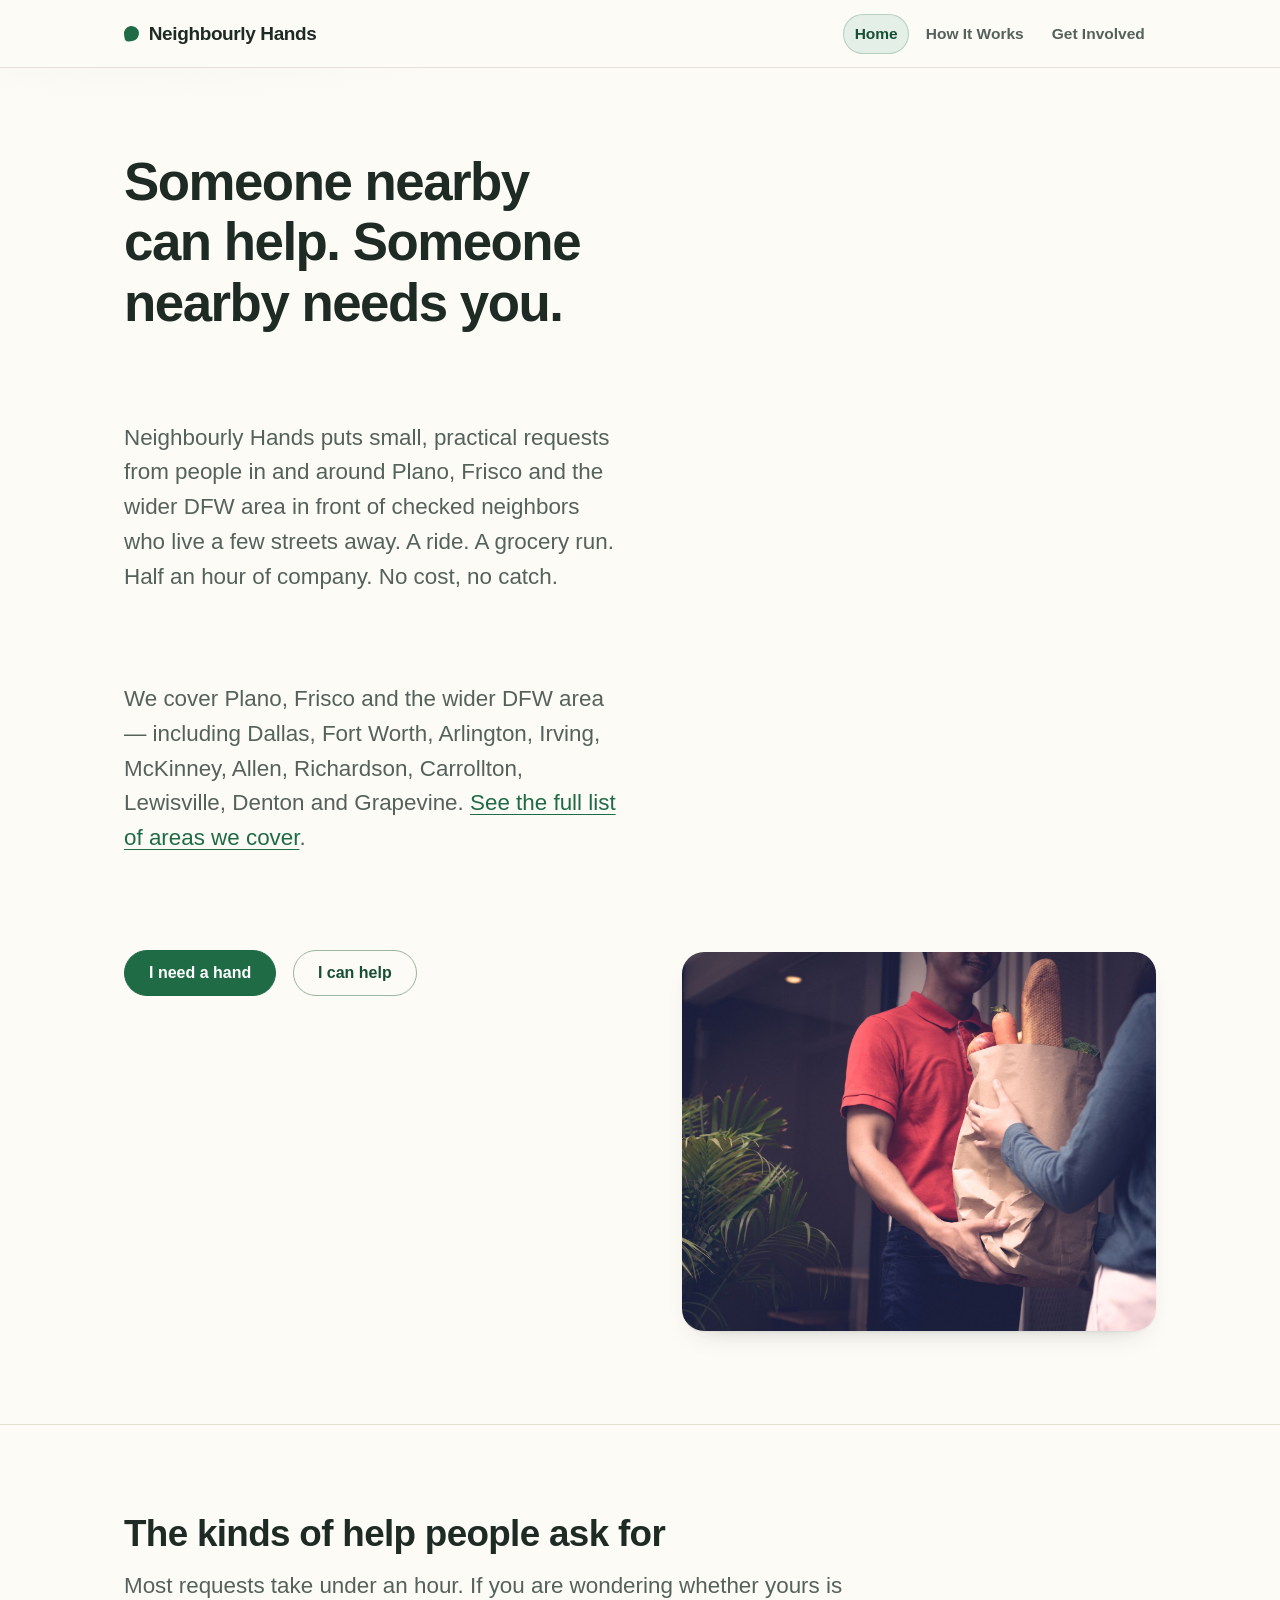
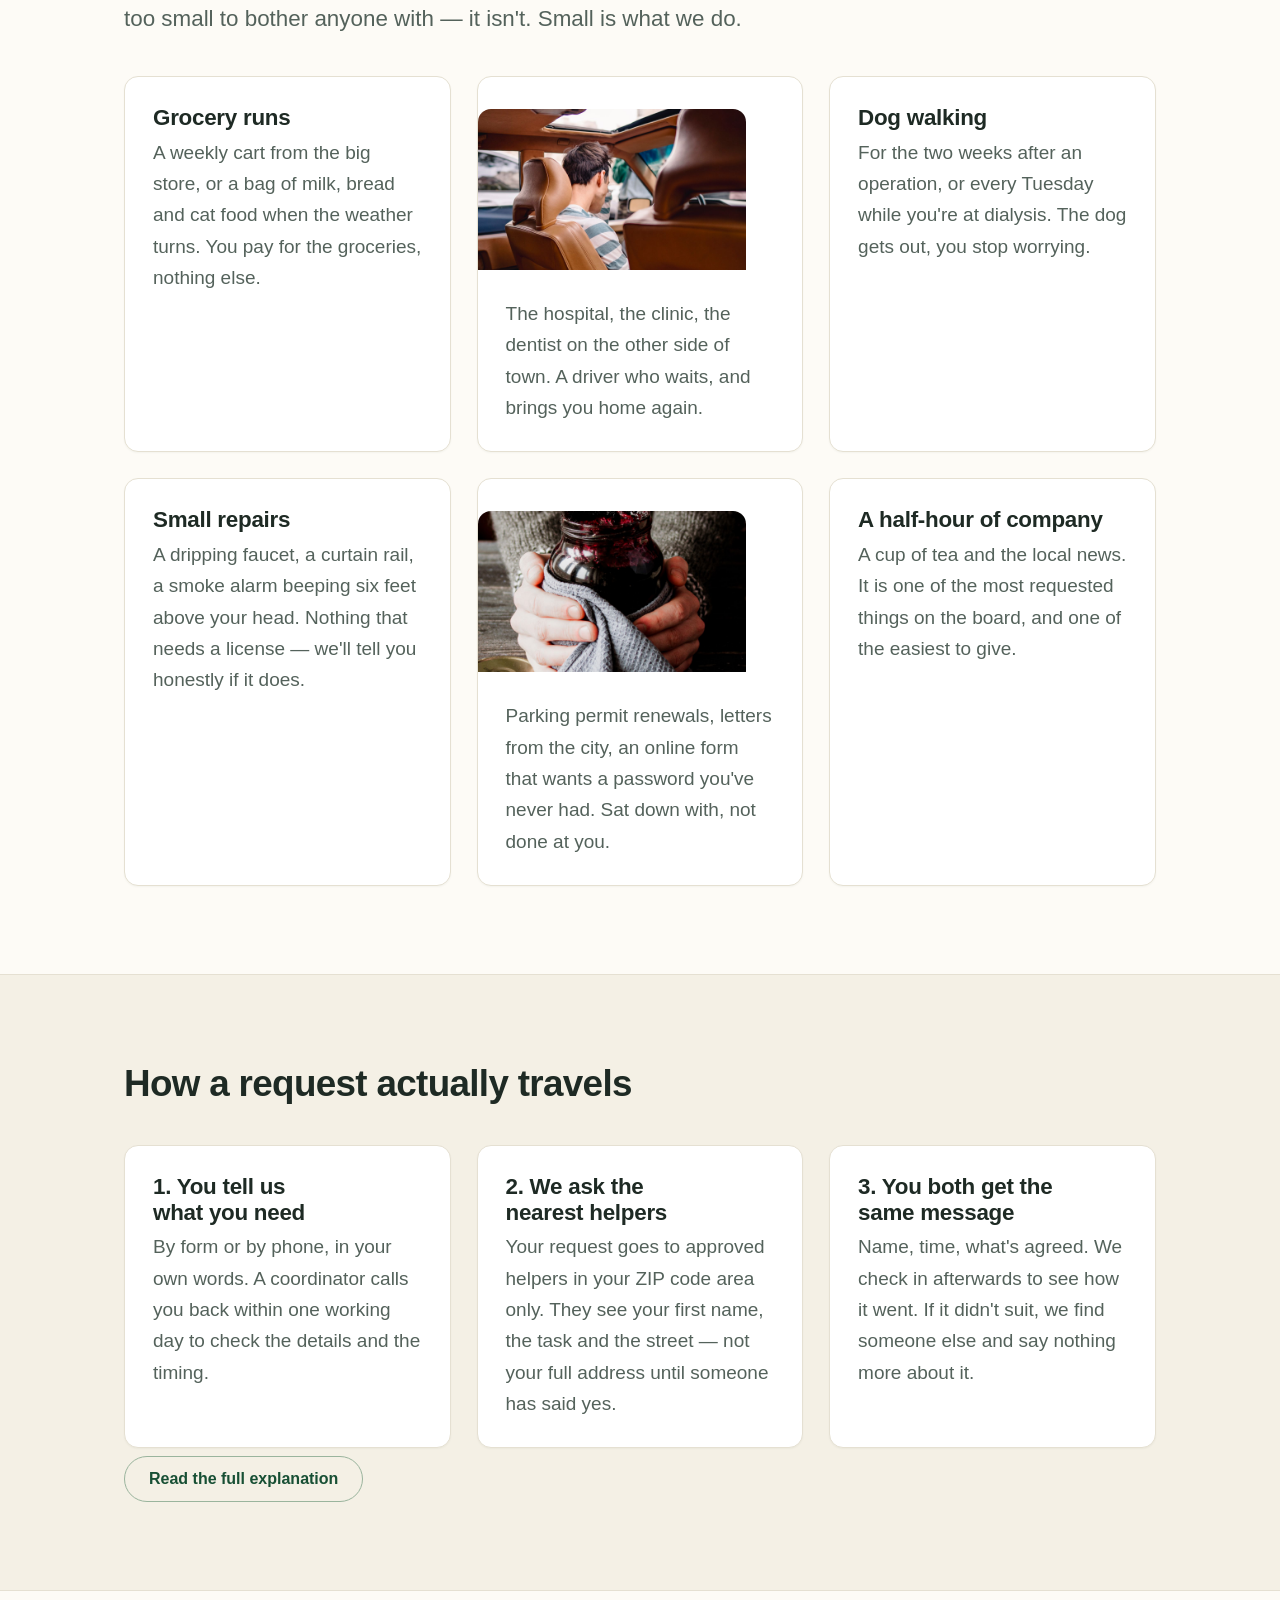
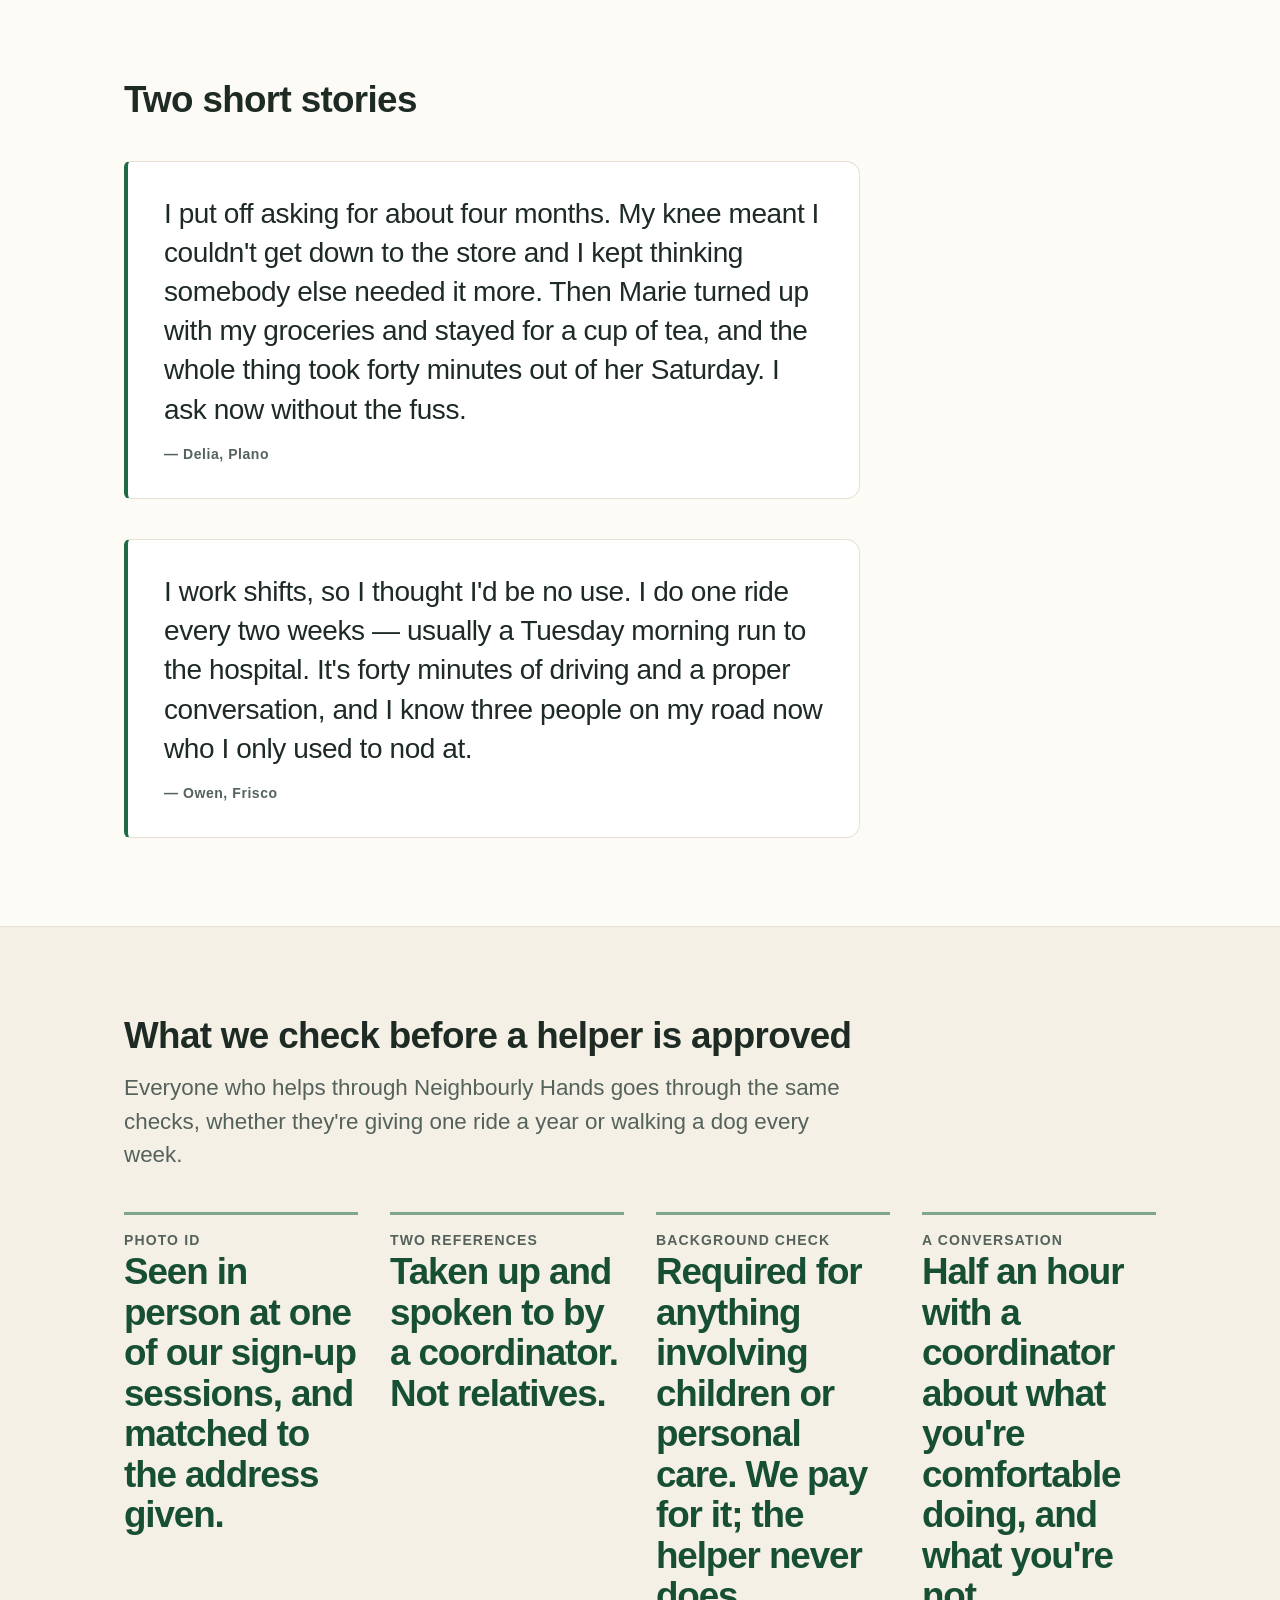
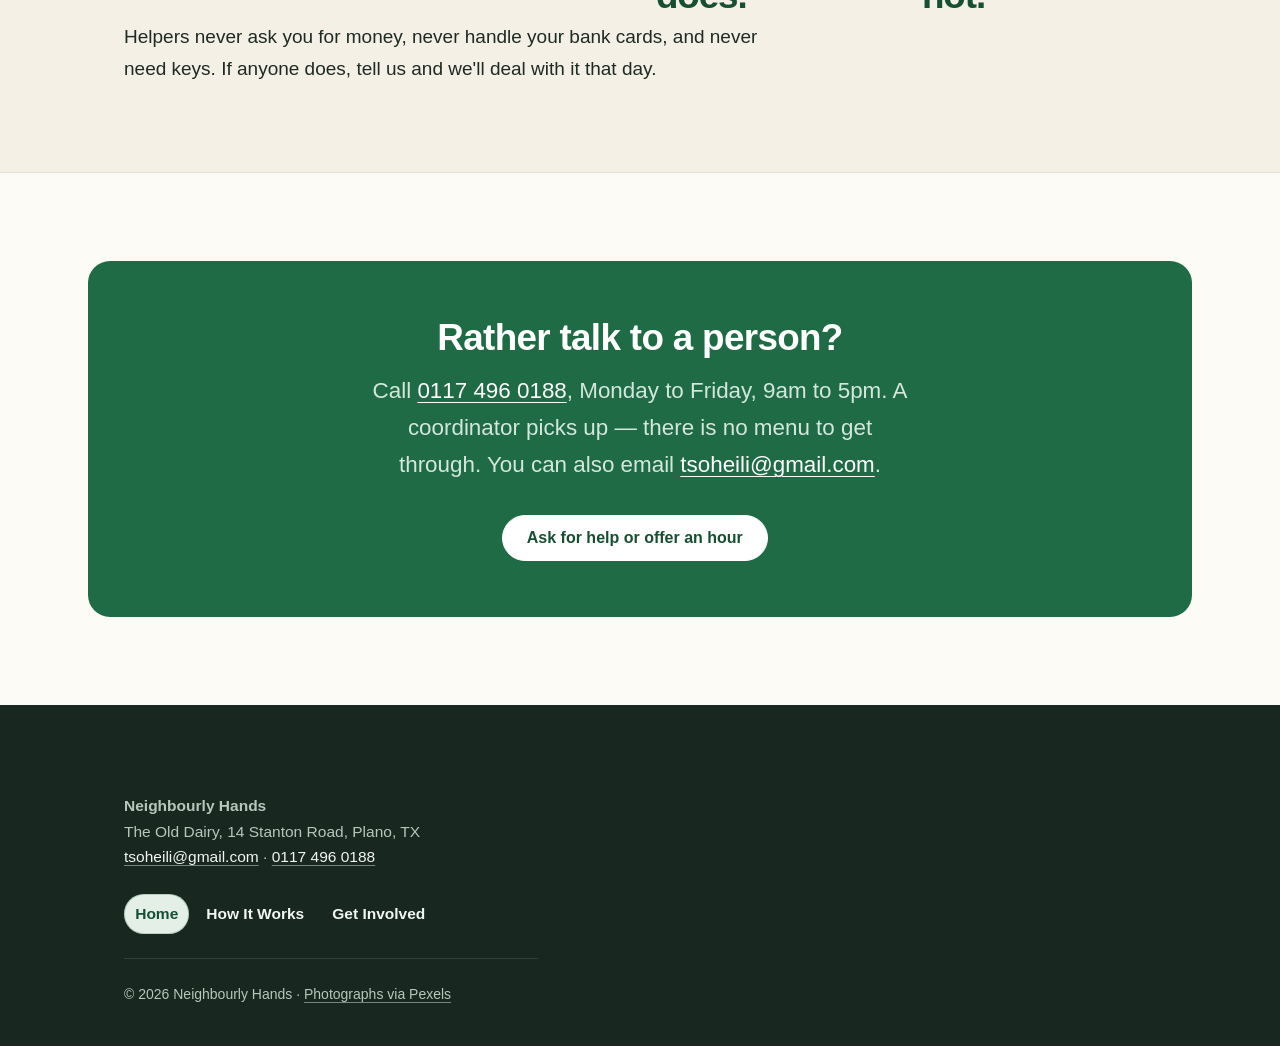
==== commit 180b5806: "Publish Neighbourly Hands — revision 4 Add an explicit list of DFW-area cities served. The full list" ====
--- a/index.html
+++ b/index.html
@@ -3,8 +3,8 @@
 <head>
 <meta charset="utf-8">
 <meta name="viewport" content="width=device-width, initial-scale=1">
-<title>Neighbourly Hands — practical help between neighbors in Plano, Texas</title>
-<meta name="description" content="Neighbourly Hands connects people in Plano, Texas who need a hand — a ride, a grocery run, a form filled in — with checked neighbors who have an hour to spare.">
+<title>Neighbourly Hands — practical help between neighbors in Plano, Frisco and the DFW area</title>
+<meta name="description" content="Neighbourly Hands connects people in Plano, Frisco and the DFW area who need a hand — a ride, a grocery run, a form filled in — with checked neighbors who have an hour to spare.">
 <link rel="icon" href="favicon.svg" type="image/svg+xml">
 <link rel="stylesheet" href="assets/styles.css">
 </head>
@@ -25,7 +25,8 @@
   <section class="hero">
     <div class="container">
       <h1>Someone nearby can help. Someone nearby needs you.</h1>
-      <p>Neighbourly Hands puts small, practical requests from people around Plano in front of checked neighbors who live a few streets away. A ride. A grocery run. Half an hour of company. No cost, no catch.</p>
+      <p>Neighbourly Hands puts small, practical requests from people in and around Plano, Frisco and the wider DFW area in front of checked neighbors who live a few streets away. A ride. A grocery run. Half an hour of company. No cost, no catch.</p>
+      <p>We cover Plano, Frisco and the wider DFW area — including Dallas, Fort Worth, Arlington, Irving, McKinney, Allen, Richardson, Carrollton, Lewisville, Denton and Grapevine. <a href="how-it-works.html">See the full list of areas we cover</a>.</p>
       <p>
         <a class="button button-primary" href="get-involved.html">I need a hand</a>
         <a class="button button-secondary" href="get-involved.html">I can help</a>
@@ -99,7 +100,7 @@
       </blockquote>
       <blockquote class="quote">
         <p>I work shifts, so I thought I'd be no use. I do one ride every two weeks — usually a Tuesday morning run to the hospital. It's forty minutes of driving and a proper conversation, and I know three people on my road now who I only used to nod at.</p>
-        <cite>Owen, Plano</cite>
+        <cite>Owen, Frisco</cite>
       </blockquote>
     </div>
   </section>
